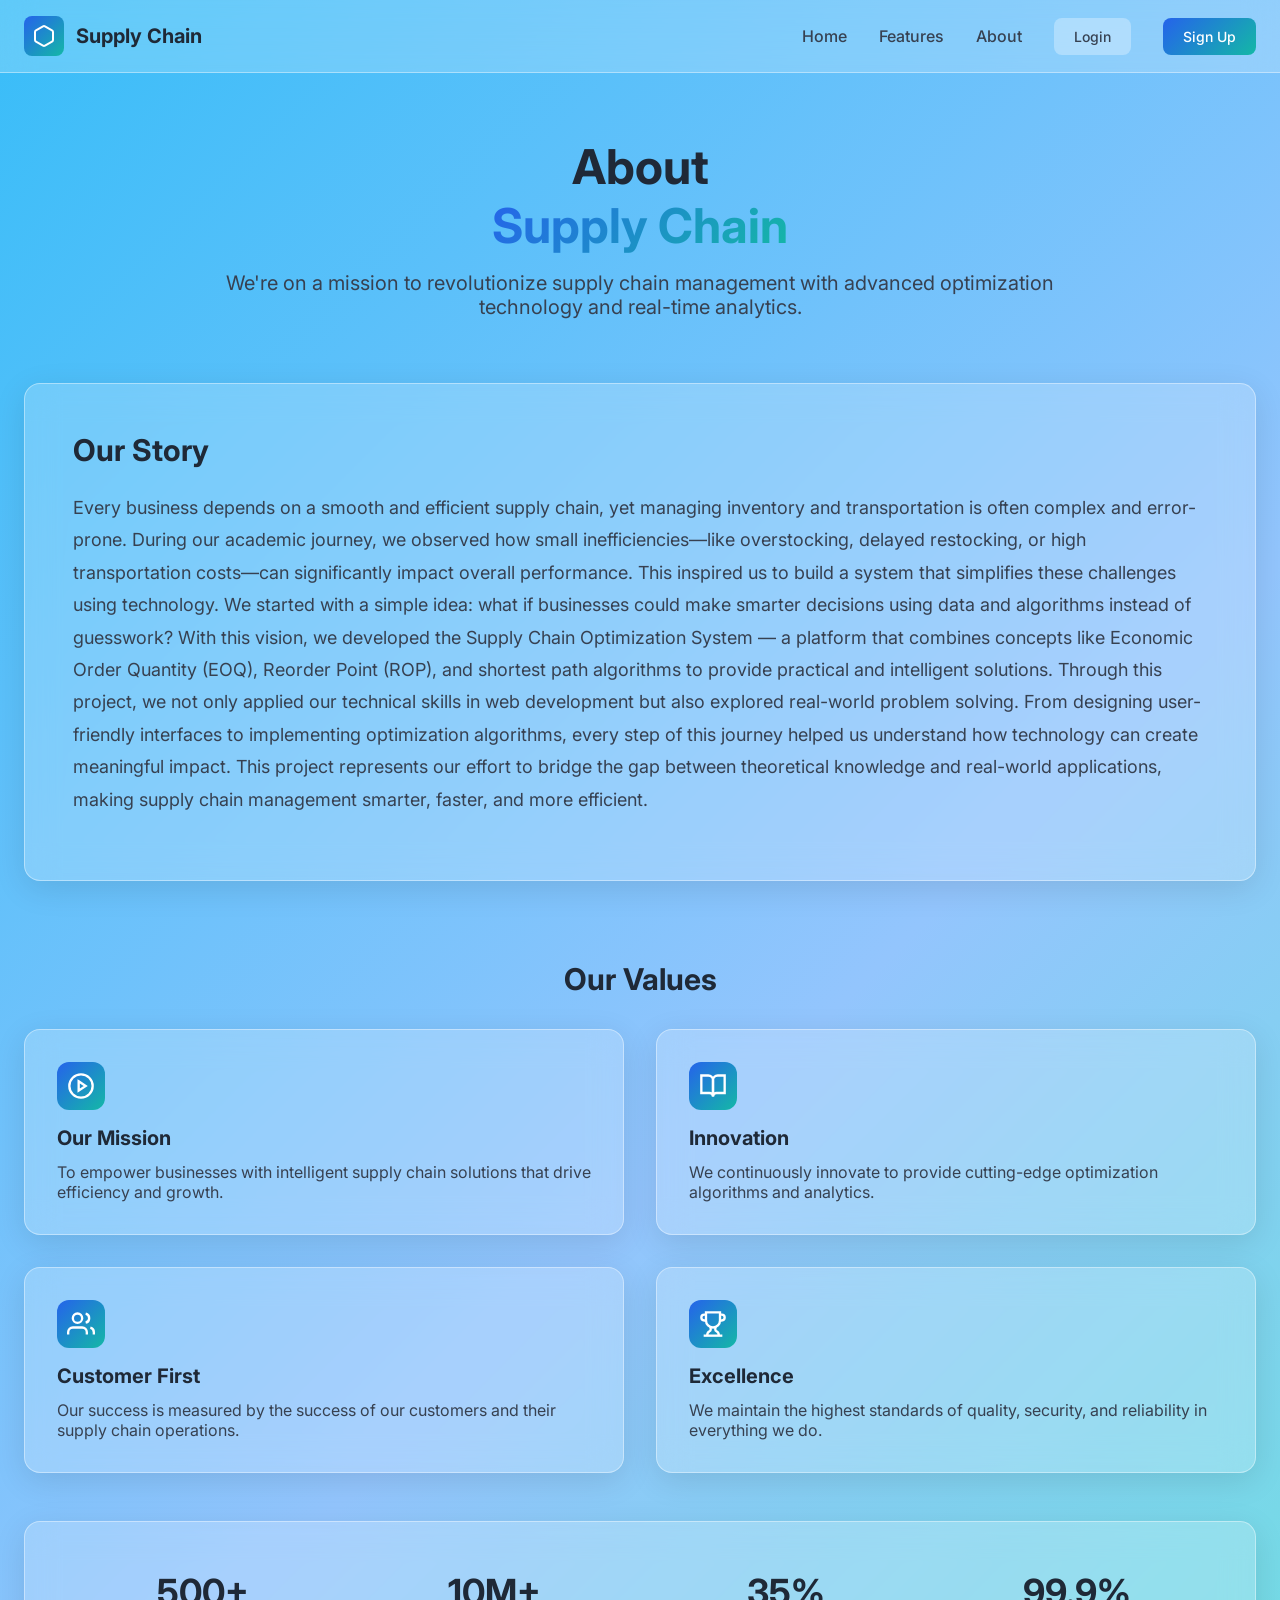
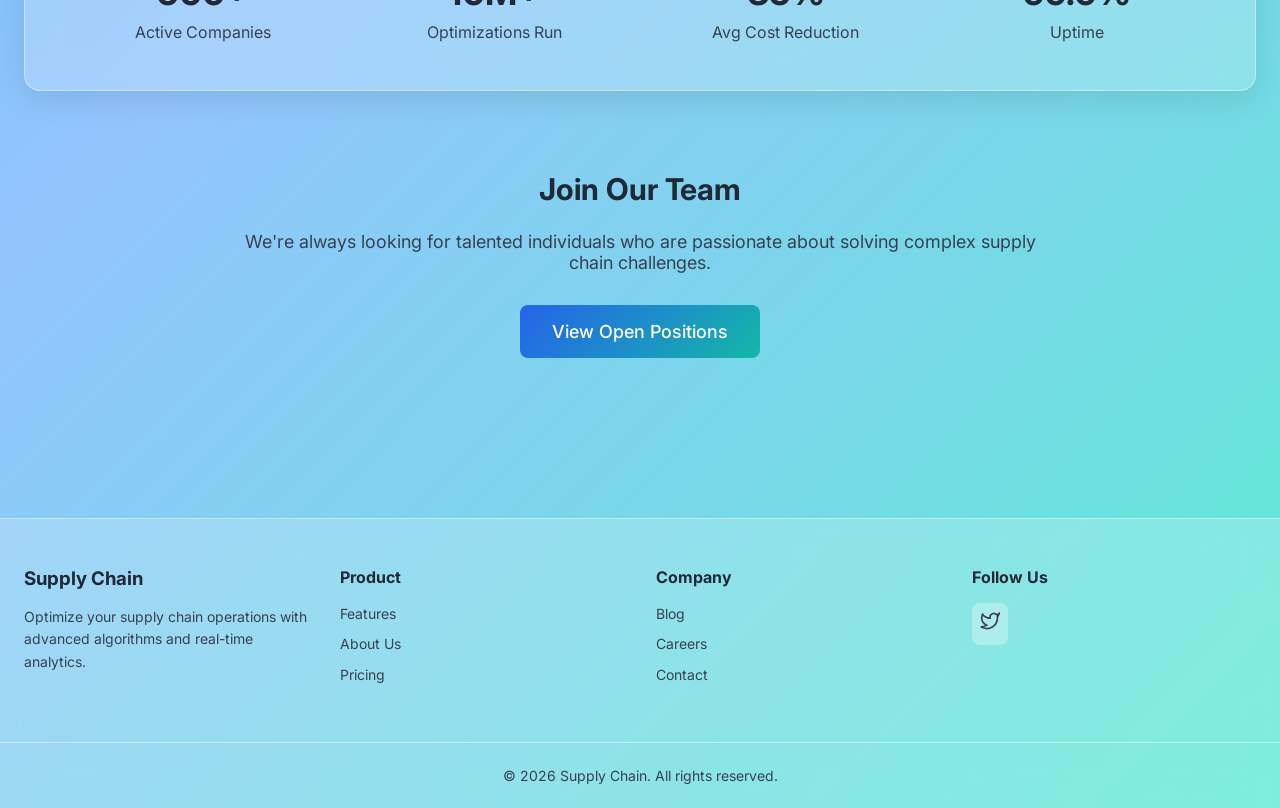
==== frontend/about.html @ 4887dc03 "added all pages" ====
<!DOCTYPE html>
<html lang="en">
<head>
  <meta charset="UTF-8">
  <meta name="viewport" content="width=device-width, initial-scale=1.0">
  <title>About - Supply Chain </title>
  <link rel="stylesheet" href="style.css">
</head>
<body>
  <!-- Navbar -->
  <nav class="navbar">
    <div class="navbar-content">
      <a href="index.html" class="navbar-brand">
        <div class="brand-icon">
          <svg width="24" height="24" viewBox="0 0 24 24" fill="none" stroke="white" stroke-width="2">
            <path d="M21 16V8a2 2 0 0 0-1-1.73l-7-4a2 2 0 0 0-2 0l-7 4A2 2 0 0 0 3 8v8a2 2 0 0 0 1 1.73l7 4a2 2 0 0 0 2 0l7-4A2 2 0 0 0 21 16z"/>
          </svg>
        </div>
        <span class="brand-text">Supply Chain</span>
      </a>

      <ul class="nav-menu">
        <li><a href="index.html" class="nav-link">Home</a></li>
        <li><a href="features.html" class="nav-link">Features</a></li>
        <li><a href="about.html" class="nav-link">About</a></li>
        <li><a href="login.html" class="btn btn-secondary">Login</a></li>
        <li><a href="signup.html" class="btn btn-primary">Sign Up</a></li>
      </ul>
    </div>
  </nav>

  <!-- Header -->
  <section class="container" style="padding: 64px 24px 32px; text-align: center;">
    <h1 style="font-size: 48px; font-weight: 700; margin-bottom: 16px; color: #1f2937;">
      About<br>
      <span class="gradient-text">Supply Chain</span>
    </h1>
    <p style="font-size: 20px; color: #374151; max-width: 900px; margin: 0 auto;">
      We're on a mission to revolutionize supply chain management with advanced optimization
      technology and real-time analytics.
    </p>
  </section>

  <!-- Story -->
  <section class="container" style="padding: 32px 24px;">
    <div class="glass-card" style="padding: 48px;">
      <h2 style="font-size: 30px; font-weight: 700; margin-bottom: 24px; color: #1f2937;">Our Story</h2>
      <div style="color: #374151; font-size: 18px; line-height: 1.8;">
        <p style="margin-bottom: 16px;">

Every business depends on a smooth and efficient supply chain, yet managing inventory and transportation is often complex and error-prone. During our academic journey, we observed how small inefficiencies—like overstocking, delayed restocking, or high transportation costs—can significantly impact overall performance.

This inspired us to build a system that simplifies these challenges using technology.

We started with a simple idea: what if businesses could make smarter decisions using data and algorithms instead of guesswork?

With this vision, we developed the Supply Chain Optimization System — a platform that combines concepts like Economic Order Quantity (EOQ), Reorder Point (ROP), and shortest path algorithms to provide practical and intelligent solutions.

Through this project, we not only applied our technical skills in web development but also explored real-world problem solving. From designing user-friendly interfaces to implementing optimization algorithms, every step of this journey helped us understand how technology can create meaningful impact.

This project represents our effort to bridge the gap between theoretical knowledge and real-world applications, making supply chain management smarter, faster, and more efficient.

        </p>
      </div>
    </div>
  </section>

  <!-- Values -->
  <section class="container" style="padding: 48px 24px;">
    <h2 style="font-size: 30px; font-weight: 700; margin-bottom: 32px; text-align: center; color: #1f2937;">Our Values</h2>
    <div class="grid grid-cols-1 grid-cols-md-2" style="gap: 32px;">
      <div class="glass-card" style="padding: 32px;">
        <div class="metric-icon" style="background: linear-gradient(135deg, #2563eb, #14b8a6); margin-bottom: 16px;">
          <svg width="28" height="28" viewBox="0 0 24 24" fill="none" stroke="white" stroke-width="2">
            <circle cx="12" cy="12" r="10"/>
            <polygon points="10 8 16 12 10 16 10 8"/>
          </svg>
        </div>
        <h3 style="font-size: 20px; font-weight: 700; margin-bottom: 12px;">Our Mission</h3>
        <p style="color: #374151;">To empower businesses with intelligent supply chain solutions that drive efficiency and growth.</p>
      </div>

      <div class="glass-card" style="padding: 32px;">
        <div class="metric-icon" style="background: linear-gradient(135deg, #2563eb, #14b8a6); margin-bottom: 16px;">
          <svg width="28" height="28" viewBox="0 0 24 24" fill="none" stroke="white" stroke-width="2">
            <path d="M2 3h6a4 4 0 0 1 4 4v14a3 3 0 0 0-3-3H2z"/>
            <path d="M22 3h-6a4 4 0 0 0-4 4v14a3 3 0 0 1 3-3h7z"/>
          </svg>
        </div>
        <h3 style="font-size: 20px; font-weight: 700; margin-bottom: 12px;">Innovation</h3>
        <p style="color: #374151;">We continuously innovate to provide cutting-edge optimization algorithms and analytics.</p>
      </div>

      <div class="glass-card" style="padding: 32px;">
        <div class="metric-icon" style="background: linear-gradient(135deg, #2563eb, #14b8a6); margin-bottom: 16px;">
          <svg width="28" height="28" viewBox="0 0 24 24" fill="none" stroke="white" stroke-width="2">
            <path d="M17 21v-2a4 4 0 0 0-4-4H5a4 4 0 0 0-4 4v2"/>
            <circle cx="9" cy="7" r="4"/>
            <path d="M23 21v-2a4 4 0 0 0-3-3.87"/>
            <path d="M16 3.13a4 4 0 0 1 0 7.75"/>
          </svg>
        </div>
        <h3 style="font-size: 20px; font-weight: 700; margin-bottom: 12px;">Customer First</h3>
        <p style="color: #374151;">Our success is measured by the success of our customers and their supply chain operations.</p>
      </div>

      <div class="glass-card" style="padding: 32px;">
        <div class="metric-icon" style="background: linear-gradient(135deg, #2563eb, #14b8a6); margin-bottom: 16px;">
          <svg width="28" height="28" viewBox="0 0 24 24" fill="none" stroke="white" stroke-width="2">
            <path d="M6 9H4.5a2.5 2.5 0 0 1 0-5H6"/>
            <path d="M18 9h1.5a2.5 2.5 0 0 0 0-5H18"/>
            <path d="M4 22h16"/>
            <path d="M10 14.66V17c0 .55-.47.98-.97 1.21C7.85 18.75 7 20.24 7 22"/>
            <path d="M14 14.66V17c0 .55.47.98.97 1.21C16.15 18.75 17 20.24 17 22"/>
            <path d="M18 2H6v7a6 6 0 0 0 12 0V2z"/>
          </svg>
        </div>
        <h3 style="font-size: 20px; font-weight: 700; margin-bottom: 12px;">Excellence</h3>
        <p style="color: #374151;">We maintain the highest standards of quality, security, and reliability in everything we do.</p>
      </div>
    </div>
  </section>

  <!-- Stats -->
  <section class="container" style="padding: 0 24px 80px;">
    <div class="glass-card stats">
      <div class="grid grid-cols-2 grid-cols-md-4" style="gap: 32px; text-align: center;">
        <div>
          <p style="font-size: 36px; font-weight: 700; color: #1f2937; margin-bottom: 8px;">500+</p>
          <p style="color: #374151;">Active Companies</p>
        </div>
        <div>
          <p style="font-size: 36px; font-weight: 700; color: #1f2937; margin-bottom: 8px;">10M+</p>
          <p style="color: #374151;">Optimizations Run</p>
        </div>
        <div>
          <p style="font-size: 36px; font-weight: 700; color: #1f2937; margin-bottom: 8px;">35%</p>
          <p style="color: #374151;">Avg Cost Reduction</p>
        </div>
        <div>
          <p style="font-size: 36px; font-weight: 700; color: #1f2937; margin-bottom: 8px;">99.9%</p>
          <p style="color: #374151;">Uptime</p>
        </div>
      </div>
    </div>
  </section>

  <!-- CTA -->
  <section class="container" style="padding: 0 24px 80px; text-align: center;">
    <h2 style="font-size: 30px; font-weight: 700; margin-bottom: 24px; color: #1f2937;">Join Our Team</h2>
    <p style="font-size: 18px; color: #374151; max-width: 800px; margin: 0 auto 32px;">
      We're always looking for talented individuals who are passionate about solving
      complex supply chain challenges.
    </p>
    <a href="#" class="btn btn-primary btn-lg">View Open Positions</a>
  </section>

  <!-- Footer -->
  <footer class="footer">
    <div class="footer-content">
      <div class="footer-section">
        <h3>Supply Chain</h3>
        <p>Optimize your supply chain operations with advanced algorithms and real-time analytics.</p>
      </div>
      <div class="footer-section">
        <h4>Product</h4>
        <a href="features.html">Features</a>
        <a href="about.html">About Us</a>
        <a href="#">Pricing</a>
      </div>
      <div class="footer-section">
        <h4>Company</h4>
        <a href="#">Blog</a>
        <a href="#">Careers</a>
        <a href="#">Contact</a>
      </div>
      <div class="footer-section">
        <h4>Follow Us</h4>
        <div class="social-links">
          <a href="#" class="social-link">
            <svg width="20" height="20" viewBox="0 0 24 24" fill="none" stroke="#374151" stroke-width="2">
              <path d="M23 3a10.9 10.9 0 0 1-3.14 1.53 4.48 4.48 0 0 0-7.86 3v1A10.66 10.66 0 0 1 3 4s-4 9 5 13a11.64 11.64 0 0 1-7 2c9 5 20 0 20-11.5a4.5 4.5 0 0 0-.08-.83A7.72 7.72 0 0 0 23 3z"/>
            </svg>
          </a>
        </div>
      </div>
    </div>
    <div class="footer-bottom">
      <p>&copy; 2026 Supply Chain. All rights reserved.</p>
    </div>
  </footer>

  <script src="script.js"></script>
</body>
</html>
---- frontend/style.css ----
/* Google Fonts */
@import url('https://fonts.googleapis.com/css2?family=Inter:wght@300;400;500;600;700;800;900&display=swap');

/* Reset and Base Styles */
* {
  margin: 0;
  padding: 0;
  box-sizing: border-box;
}

body {
  font-family: 'Inter', -apple-system, BlinkMacSystemFont, 'Segoe UI', sans-serif;
  background: linear-gradient(135deg, #38bdf8 0%, #93c5fd 50%, #5eead4 100%);
  min-height: 100vh;
  color: #1f2937;
}

/* Glassmorphism Card */
.glass-card {
  background: rgba(255, 255, 255, 0.2);
  backdrop-filter: blur(16px);
  border-radius: 16px;
  border: 1px solid rgba(255, 255, 255, 0.4);
  box-shadow: 0 8px 32px rgba(0, 0, 0, 0.1);
}

/* Container */
.container {
  max-width: 1280px;
  margin: 0 auto;
  padding: 0 24px;
}

/* Navbar */
.navbar {
  background: rgba(255, 255, 255, 0.2);
  backdrop-filter: blur(16px);
  border-bottom: 1px solid rgba(255, 255, 255, 0.4);
  position: sticky;
  top: 0;
  z-index: 1000;
}

.navbar-content {
  display: flex;
  align-items: center;
  justify-content: space-between;
  padding: 16px 24px;
  max-width: 1280px;
  margin: 0 auto;
}

.navbar-brand {
  display: flex;
  align-items: center;
  gap: 12px;
  text-decoration: none;
  color: #1f2937;
}

.brand-icon {
  background: linear-gradient(135deg, #2563eb, #14b8a6);
  padding: 8px;
  border-radius: 8px;
  display: flex;
  align-items: center;
  justify-content: center;
}

.brand-text {
  font-size: 20px;
  font-weight: 700;
}

.nav-menu {
  display: flex;
  align-items: center;
  gap: 32px;
  list-style: none;
}

.nav-link {
  text-decoration: none;
  color: #374151;
  font-weight: 500;
  transition: color 0.3s;
}

.nav-link:hover {
  color: #1f2937;
}

.btn {
  padding: 10px 20px;
  border-radius: 8px;
  font-weight: 500;
  text-decoration: none;
  transition: all 0.3s;
  border: none;
  cursor: pointer;
  font-size: 14px;
  display: inline-flex;
  align-items: center;
  gap: 8px;
}

.btn-primary {
  background: linear-gradient(135deg, #2563eb, #14b8a6);
  color: white;
}

.btn-primary:hover {
  box-shadow: 0 8px 24px rgba(37, 99, 235, 0.4);
  transform: translateY(-2px);
}

.btn-secondary {
  background: rgba(255, 255, 255, 0.3);
  color: #374151;
}

.btn-secondary:hover {
  background: rgba(255, 255, 255, 0.5);
}

.btn-lg {
  padding: 16px 32px;
  font-size: 18px;
}

.mobile-menu-btn {
  display: none;
  background: none;
  border: none;
  cursor: pointer;
  padding: 8px;
}

/* Footer */
.footer {
  background: rgba(255, 255, 255, 0.2);
  backdrop-filter: blur(16px);
  border-top: 1px solid rgba(255, 255, 255, 0.4);
  margin-top: 80px;
}

.footer-content {
  padding: 48px 24px;
  max-width: 1280px;
  margin: 0 auto;
  display: grid;
  grid-template-columns: repeat(auto-fit, minmax(250px, 1fr));
  gap: 32px;
}

.footer-section h3,
.footer-section h4 {
  margin-bottom: 16px;
  color: #1f2937;
  font-weight: 700;
}

.footer-section p,
.footer-section a {
  color: #374151;
  font-size: 14px;
  line-height: 1.6;
  text-decoration: none;
  display: block;
  margin-bottom: 8px;
}

.footer-section a:hover {
  color: #1f2937;
}

.social-links {
  display: flex;
  gap: 16px;
}

.social-link {
  background: rgba(255, 255, 255, 0.3);
  padding: 8px;
  border-radius: 8px;
  display: flex;
  align-items: center;
  justify-content: center;
  transition: all 0.3s;
}

.social-link:hover {
  background: rgba(255, 255, 255, 0.5);
}

.footer-bottom {
  border-top: 1px solid rgba(255, 255, 255, 0.4);
  padding: 24px;
  text-align: center;
  color: #374151;
  font-size: 14px;
}

/* Hero Section */
.hero {
  text-align: center;
  padding: 96px 24px;
}

.hero h1 {
  font-size: 60px;
  font-weight: 700;
  line-height: 1.2;
  margin-bottom: 24px;
  color: #1f2937;
}

.gradient-text {
  background: linear-gradient(135deg, #2563eb, #14b8a6);
  -webkit-background-clip: text;
  -webkit-text-fill-color: transparent;
  background-clip: text;
}

.hero p {
  font-size: 20px;
  color: #374151;
  max-width: 800px;
  margin: 0 auto 32px;
}

.hero-buttons {
  display: flex;
  gap: 16px;
  justify-content: center;
  flex-wrap: wrap;
}

/* Grid Layouts */
.grid {
  display: grid;
  gap: 24px;
}

.grid-cols-1 { grid-template-columns: repeat(1, 1fr); }
.grid-cols-2 { grid-template-columns: repeat(2, 1fr); }
.grid-cols-3 { grid-template-columns: repeat(3, 1fr); }
.grid-cols-4 { grid-template-columns: repeat(4, 1fr); }

/* Feature Cards */
.feature-card {
  padding: 32px;
  text-align: center;
  transition: transform 0.3s;
}

.feature-card:hover {
  transform: scale(1.05);
}

.feature-icon {
  width: 64px;
  height: 64px;
  margin: 0 auto 16px;
  background: linear-gradient(135deg, #2563eb, #14b8a6);
  border-radius: 16px;
  display: flex;
  align-items: center;
  justify-content: center;
}

.feature-card h3 {
  font-size: 20px;
  font-weight: 700;
  margin-bottom: 12px;
  color: #1f2937;
}

.feature-card p {
  color: #374151;
}

/* Stats Section */
.stats {
  padding: 48px;
  text-align: center;
}

.stats-grid {
  display: grid;
  grid-template-columns: repeat(auto-fit, minmax(200px, 1fr));
  gap: 32px;
}

.stat-item h3 {
  font-size: 48px;
  font-weight: 700;
  color: #1f2937;
  margin-bottom: 8px;
}

.stat-item p {
  color: #374151;
}

/* Form Styles */
.form-container {
  width: 100%;
  max-width: 480px;
  margin: 0 auto;
  padding: 64px 24px;
}

.form-card {
  padding: 32px;
}

.form-header {
  text-align: center;
  margin-bottom: 32px;
}

.form-header h1 {
  font-size: 30px;
  font-weight: 700;
  background: linear-gradient(135deg, #2563eb, #14b8a6);
  -webkit-background-clip: text;
  -webkit-text-fill-color: transparent;
  background-clip: text;
  margin-top: 16px;
}

.form-group {
  margin-bottom: 20px;
}

.form-group label {
  display: block;
  margin-bottom: 8px;
  font-weight: 500;
  color: #1f2937;
  font-size: 14px;
}

.form-input {
  width: 100%;
  padding: 12px 16px;
  border: 1px solid rgba(255, 255, 255, 0.4);
  border-radius: 8px;
  font-size: 14px;
  background: rgba(255, 255, 255, 0.3);
  color: #1f2937;
  transition: all 0.3s;
}

.form-input:focus {
  outline: none;
  border-color: #2563eb;
  background: rgba(255, 255, 255, 0.5);
}

.form-footer {
  text-align: center;
  margin-top: 24px;
  font-size: 14px;
  color: #4b5563;
}

.form-footer a {
  color: #2563eb;
  font-weight: 600;
  text-decoration: none;
}

.form-footer a:hover {
  text-decoration: underline;
}

/* Dashboard Layout */
.dashboard {
  display: flex;
  min-height: 100vh;
}

.sidebar {
  width: 256px;
  background: rgba(255, 255, 255, 0.2);
  backdrop-filter: blur(16px);
  border-right: 1px solid rgba(255, 255, 255, 0.4);
  padding: 24px;
}

.sidebar-nav {
  list-style: none;
  margin-top: 24px;
}

.sidebar-nav li {
  margin-bottom: 8px;
}

.sidebar-link {
  display: flex;
  align-items: center;
  gap: 12px;
  padding: 12px 16px;
  border-radius: 12px;
  text-decoration: none;
  color: #374151;
  font-weight: 500;
  transition: all 0.3s;
}

.sidebar-link:hover {
  background: rgba(255, 255, 255, 0.3);
}

.sidebar-link.active {
  background: linear-gradient(135deg, #2563eb, #14b8a6);
  color: white;
  box-shadow: 0 4px 12px rgba(37, 99, 235, 0.3);
}

.dashboard-navbar {
  background: rgba(255, 255, 255, 0.2);
  backdrop-filter: blur(16px);
  border-bottom: 1px solid rgba(255, 255, 255, 0.4);
  padding: 16px 24px;
  display: flex;
  justify-content: space-between;
  align-items: center;
  position: sticky;
  top: 0;
  z-index: 100;
}

.profile-circle {
  width: 40px;
  height: 40px;
  border-radius: 50%;
  background: linear-gradient(135deg, #2563eb, #14b8a6);
  display: flex;
  align-items: center;
  justify-content: center;
  color: white;
  cursor: pointer;
  position: relative;
  transition: all 0.3s;
}

.profile-circle:hover {
  box-shadow: 0 4px 12px rgba(37, 99, 235, 0.5);
}

.profile-dropdown {
  position: absolute;
  top: 50px;
  right: 0;
  width: 200px;
  background: rgba(255, 255, 255, 0.9);
  backdrop-filter: blur(16px);
  border-radius: 12px;
  border: 1px solid rgba(255, 255, 255, 0.4);
  box-shadow: 0 8px 24px rgba(0, 0, 0, 0.15);
  display: none;
  overflow: hidden;
}

.profile-dropdown.show {
  display: block;
}

.profile-info {
  padding: 16px;
  border-bottom: 1px solid rgba(0, 0, 0, 0.1);
}

.profile-info p {
  margin: 0;
  color: #1f2937;
  font-weight: 600;
  font-size: 14px;
}

.profile-info small {
  color: #6b7280;
  font-size: 12px;
}

.profile-dropdown a {
  display: block;
  padding: 12px 16px;
  color: #374151;
  text-decoration: none;
  transition: background 0.3s;
  font-size: 14px;
}

.profile-dropdown a:hover {
  background: rgba(255, 255, 255, 0.5);
}

.main-content {
  flex: 1;
  padding: 32px;
}

.page-header {
  margin-bottom: 32px;
}

.page-header h1 {
  font-size: 36px;
  font-weight: 700;
  color: #1f2937;
  margin-bottom: 8px;
}

.page-header p {
  color: #6b7280;
  font-size: 16px;
}

/* Metric Cards */
.metric-card {
  padding: 24px;
  display: flex;
  justify-content: space-between;
  align-items: flex-start;
}

.metric-info h3 {
  font-size: 14px;
  color: #6b7280;
  margin-bottom: 12px;
}

.metric-info p {
  font-size: 30px;
  font-weight: 700;
  color: #1f2937;
}

.metric-icon {
  width: 48px;
  height: 48px;
  border-radius: 12px;
  display: flex;
  align-items: center;
  justify-content: center;
}

/* Data Section */
.data-section {
  padding: 24px;
  margin-bottom: 32px;
}

.data-section h2 {
  font-size: 24px;
  font-weight: 700;
  color: #1f2937;
  margin-bottom: 24px;
}

.form-row {
  display: grid;
  grid-template-columns: repeat(auto-fit, minmax(250px, 1fr));
  gap: 16px;
  margin-bottom: 16px;
}

/* Table Styles */
table {
  width: 100%;
  margin-top: 24px;
  border-collapse: collapse;
}

table thead tr {
  border-bottom: 2px solid rgba(0, 0, 0, 0.2);
}

table th {
  text-align: left;
  padding: 12px 16px;
  color: #374151;
  font-weight: 600;
  font-size: 14px;
}

table td {
  padding: 12px 16px;
  color: #1f2937;
  border-bottom: 1px solid rgba(0, 0, 0, 0.1);
}

table tbody tr:hover {
  background: rgba(255, 255, 255, 0.2);
}

/* Optimization Page */
.optimization-container {
  display: flex;
  align-items: center;
  justify-content: center;
  min-height: 500px;
}

.optimization-card {
  padding: 48px;
  text-align: center;
  max-width: 600px;
}

.optimization-icon {
  width: 96px;
  height: 96px;
  margin: 0 auto 24px;
  background: linear-gradient(135deg, #2563eb, #14b8a6);
  border-radius: 50%;
  display: flex;
  align-items: center;
  justify-content: center;
}

.optimization-card h2 {
  font-size: 28px;
  font-weight: 700;
  color: #1f2937;
  margin-bottom: 12px;
}

.optimization-card p {
  color: #6b7280;
  margin-bottom: 32px;
}

/* Loading Spinner */
.spinner {
  animation: spin 1s linear infinite;
}

@keyframes spin {
  from { transform: rotate(0deg); }
  to { transform: rotate(360deg); }
}

/* Progress Bar */
.progress-bar {
  width: 100%;
  height: 8px;
  background: rgba(255, 255, 255, 0.3);
  border-radius: 4px;
  overflow: hidden;
  margin-top: 32px;
}

.progress-fill {
  height: 100%;
  background: linear-gradient(90deg, #2563eb, #14b8a6);
  width: 0%;
  animation: progress 2s ease-in-out;
}

@keyframes progress {
  from { width: 0%; }
  to { width: 66%; }
}

/* Chart Placeholder */
.chart-placeholder {
  background: rgba(255, 255, 255, 0.3);
  border-radius: 12px;
  height: 256px;
  display: flex;
  align-items: center;
  justify-content: center;
  color: #6b7280;
}

/* Responsive Design */
@media (max-width: 768px) {
  .nav-menu {
    display: none;
  }

  .mobile-menu-btn {
    display: block;
  }

  .nav-menu.mobile-open {
    display: flex;
    flex-direction: column;
    position: absolute;
    top: 100%;
    left: 0;
    right: 0;
    background: rgba(255, 255, 255, 0.95);
    backdrop-filter: blur(16px);
    padding: 16px;
    gap: 16px;
    box-shadow: 0 8px 16px rgba(0, 0, 0, 0.1);
  }

  .hero h1 {
    font-size: 36px;
  }

  .grid-cols-2,
  .grid-cols-3,
  .grid-cols-4 {
    grid-template-columns: repeat(1, 1fr);
  }

  .dashboard {
    flex-direction: column;
  }

  .sidebar {
    width: 100%;
    border-right: none;
    border-bottom: 1px solid rgba(255, 255, 255, 0.4);
  }

  .sidebar-nav {
    display: flex;
    overflow-x: auto;
    margin-top: 0;
  }

  .sidebar-nav li {
    margin-bottom: 0;
    margin-right: 8px;
  }
}

@media (min-width: 768px) {
  .grid-cols-md-2 { grid-template-columns: repeat(2, 1fr); }
  .grid-cols-md-3 { grid-template-columns: repeat(3, 1fr); }
  .grid-cols-md-4 { grid-template-columns: repeat(4, 1fr); }
}

/* Utility Classes */
.text-center { text-align: center; }
.mt-4 { margin-top: 16px; }
.mt-8 { margin-top: 32px; }
.mb-4 { margin-bottom: 16px; }
.mb-8 { margin-bottom: 32px; }
.p-4 { padding: 16px; }
.p-6 { padding: 24px; }
.hidden { display: none; }
.flex { display: flex; }
.items-center { align-items: center; }
.justify-between { justify-content: space-between; }
.gap-4 { gap: 16px; }

/* Profile Page Extra Styling */

.profile-avatar {
  width: 70px;
  height: 70px;
  margin: 20px auto;
  border-radius: 50%;
  background: linear-gradient(135deg, #2563eb, #14b8a6);
  display: flex;
  align-items: center;
  justify-content: center;
  font-size: 28px;
  color: white;
  font-weight: bold;
}

.profile-info-box {
  background: rgba(255,255,255,0.1);
  padding: 15px;
  border-radius: 10px;
  margin-bottom: 20px;
  color: white;
}

.profile-info-box p {
  margin: 8px 0;
}

.back-btn {
  background: transparent;
  border: none;
  color: #38bdf8;
  cursor: pointer;
  margin-bottom: 10px;
  font-size: 14px;
}

.back-btn:hover {
  text-decoration: underline;
}

#msg {
  text-align: center;
  margin-top: 10px;
}
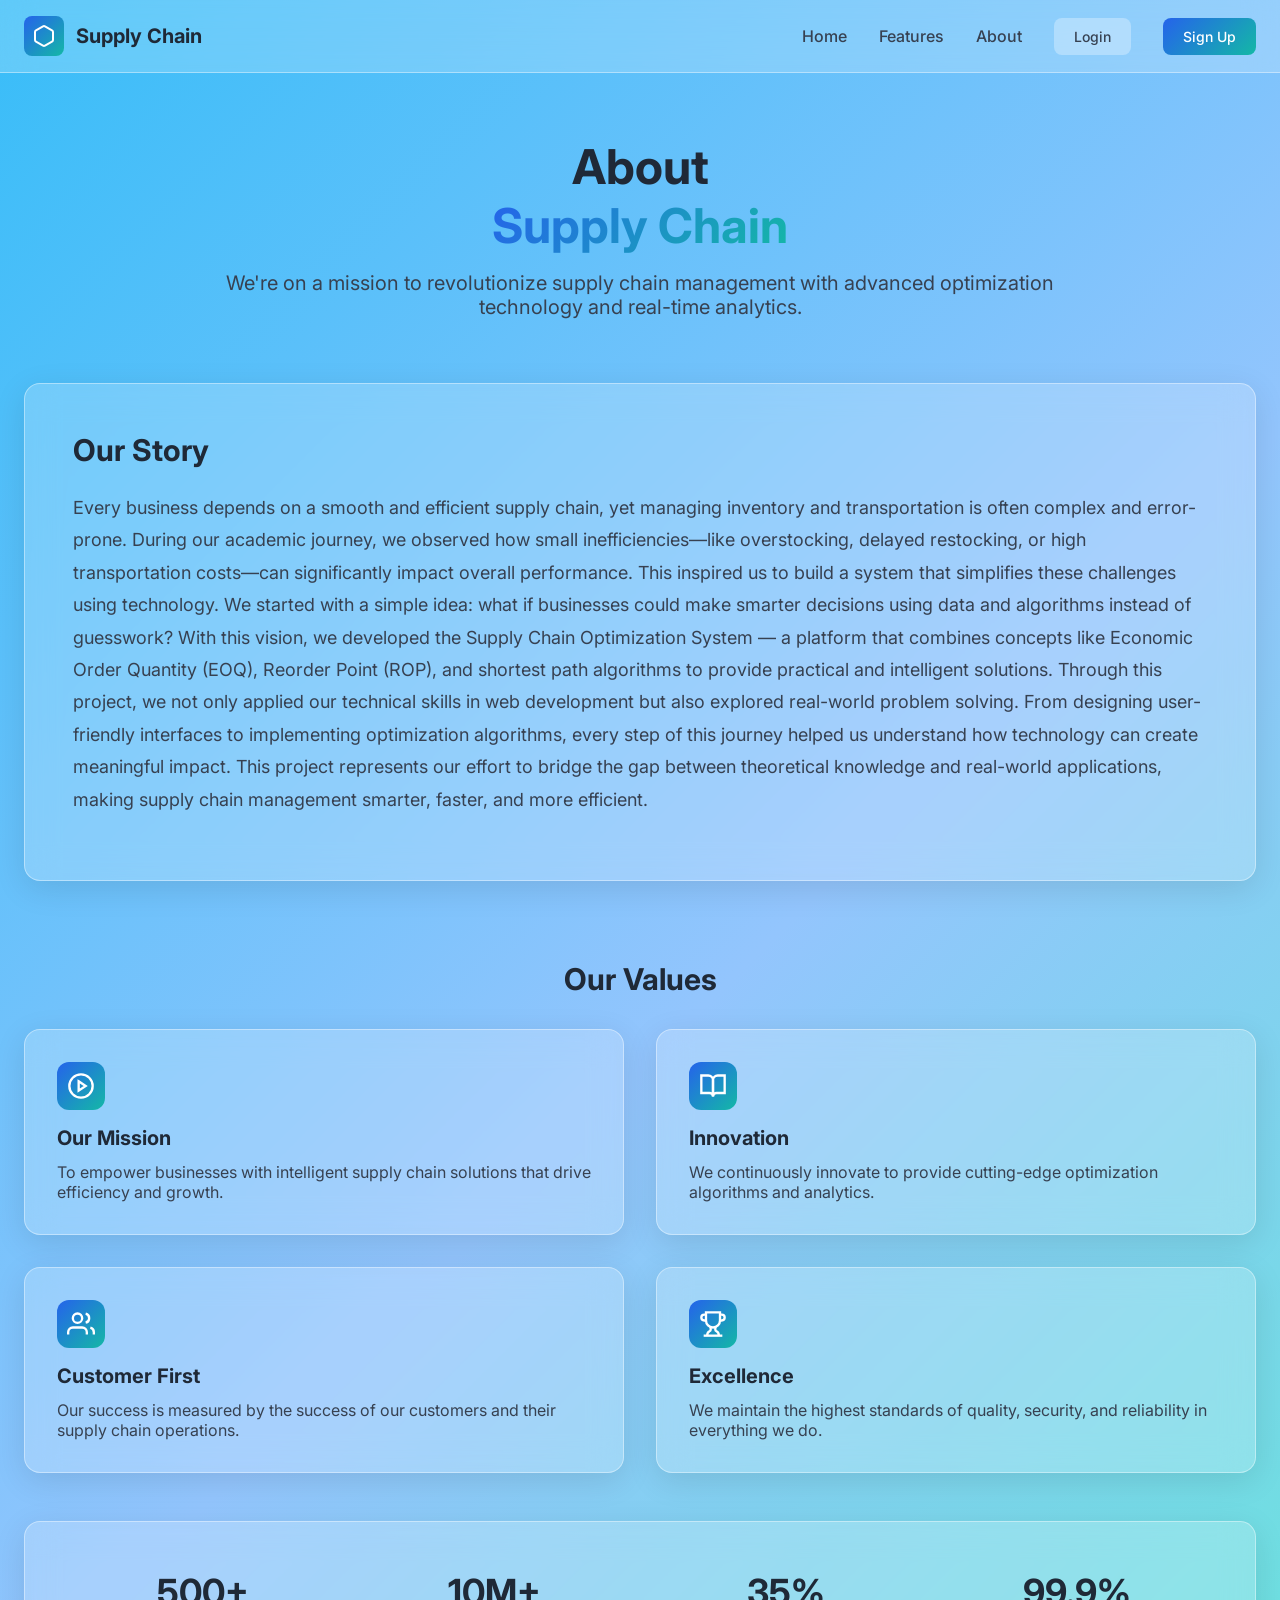
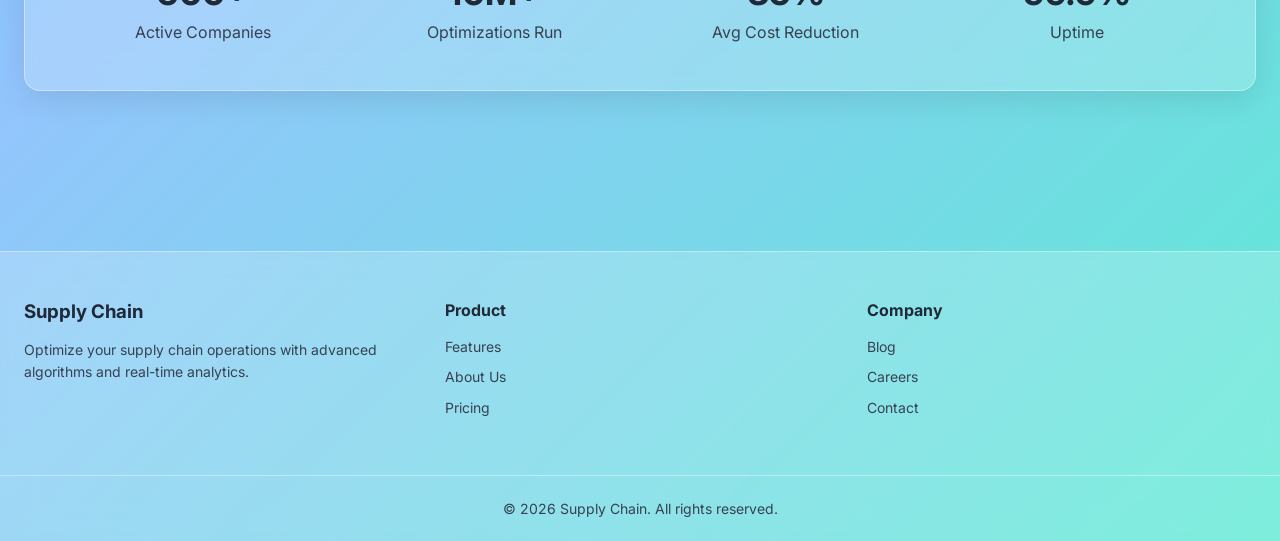
==== commit 0079d599: "basic changes" ====
--- a/frontend/about.html
+++ b/frontend/about.html
@@ -144,17 +144,7 @@
       </div>
     </div>
   </section>
-
-  <!-- CTA -->
-  <section class="container" style="padding: 0 24px 80px; text-align: center;">
-    <h2 style="font-size: 30px; font-weight: 700; margin-bottom: 24px; color: #1f2937;">Join Our Team</h2>
-    <p style="font-size: 18px; color: #374151; max-width: 800px; margin: 0 auto 32px;">
-      We're always looking for talented individuals who are passionate about solving
-      complex supply chain challenges.
-    </p>
-    <a href="#" class="btn btn-primary btn-lg">View Open Positions</a>
-  </section>
-
+  
   <!-- Footer -->
   <footer class="footer">
     <div class="footer-content">
@@ -174,16 +164,6 @@
         <a href="#">Careers</a>
         <a href="#">Contact</a>
       </div>
-      <div class="footer-section">
-        <h4>Follow Us</h4>
-        <div class="social-links">
-          <a href="#" class="social-link">
-            <svg width="20" height="20" viewBox="0 0 24 24" fill="none" stroke="#374151" stroke-width="2">
-              <path d="M23 3a10.9 10.9 0 0 1-3.14 1.53 4.48 4.48 0 0 0-7.86 3v1A10.66 10.66 0 0 1 3 4s-4 9 5 13a11.64 11.64 0 0 1-7 2c9 5 20 0 20-11.5a4.5 4.5 0 0 0-.08-.83A7.72 7.72 0 0 0 23 3z"/>
-            </svg>
-          </a>
-        </div>
-      </div>
     </div>
     <div class="footer-bottom">
       <p>&copy; 2026 Supply Chain. All rights reserved.</p>
--- a/frontend/style.css
+++ b/frontend/style.css
@@ -99,8 +99,10 @@
   border: none;
   cursor: pointer;
   font-size: 14px;
+
   display: inline-flex;
   align-items: center;
+  justify-content: center;   
   gap: 8px;
 }
 
@@ -758,7 +760,7 @@
 /* Profile Page Extra Styling */
 
 .profile-avatar {
-  width: 70px;
+  width: 80px;
   height: 70px;
   margin: 20px auto;
   border-radius: 50%;
@@ -772,11 +774,11 @@
 }
 
 .profile-info-box {
-  background: rgba(255,255,255,0.1);
+  background: rgba(255, 255, 255, 0.2);
   padding: 15px;
   border-radius: 10px;
   margin-bottom: 20px;
-  color: white;
+  color: rgb(9, 60, 65);
 }
 
 .profile-info-box p {
@@ -796,7 +798,7 @@
   text-decoration: underline;
 }
 
-#msg {
+#msg {  
   text-align: center;
   margin-top: 10px;
 }
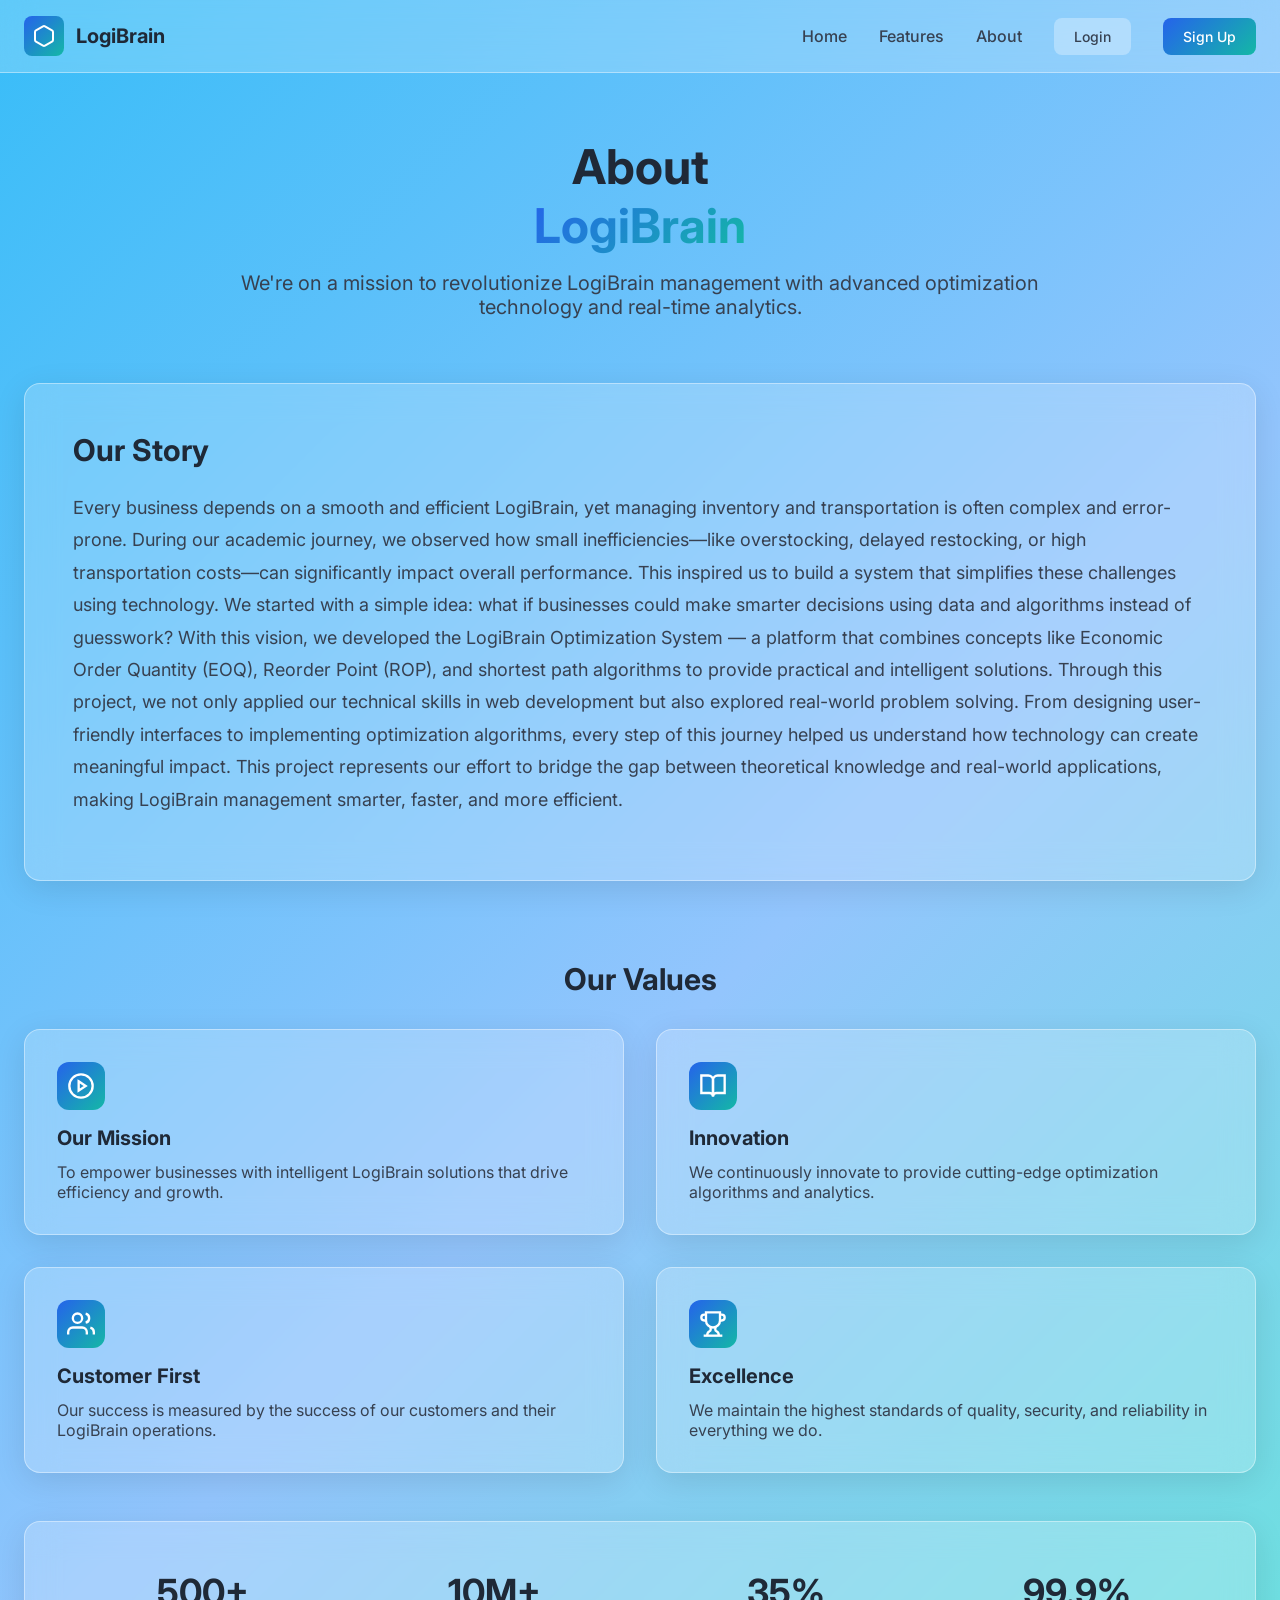
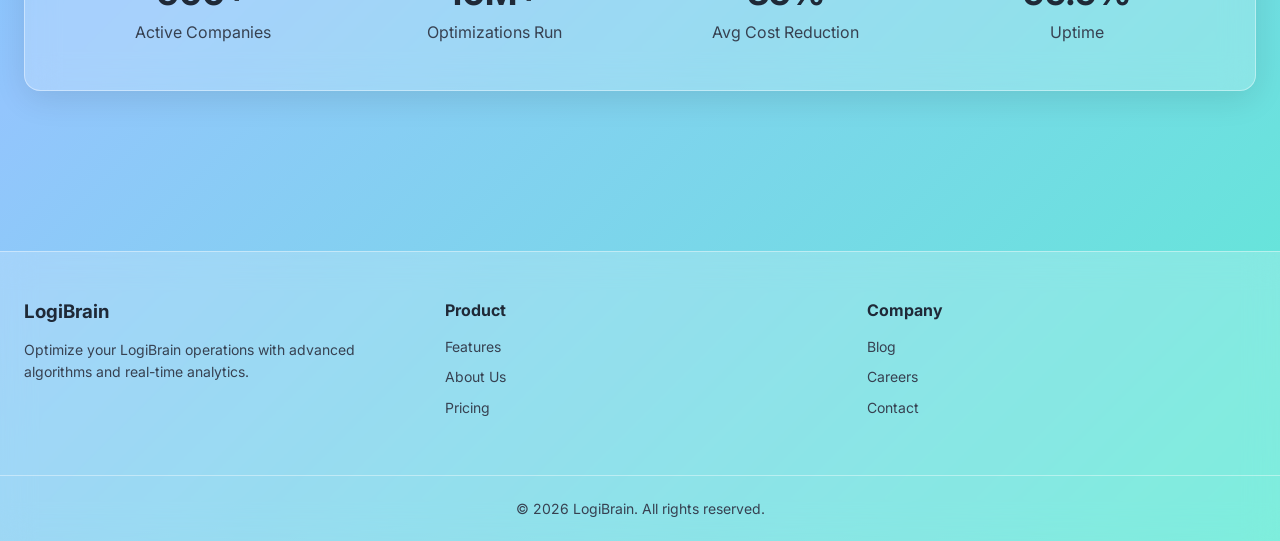
==== commit dc55e0ca: "added auto db creation, .env file example and some minor frontend changes" ====
--- a/frontend/about.html
+++ b/frontend/about.html
@@ -3,7 +3,7 @@
 <head>
   <meta charset="UTF-8">
   <meta name="viewport" content="width=device-width, initial-scale=1.0">
-  <title>About - Supply Chain </title>
+  <title>About - LogiBrain </title>
   <link rel="stylesheet" href="style.css">
 </head>
 <body>
@@ -16,7 +16,7 @@
             <path d="M21 16V8a2 2 0 0 0-1-1.73l-7-4a2 2 0 0 0-2 0l-7 4A2 2 0 0 0 3 8v8a2 2 0 0 0 1 1.73l7 4a2 2 0 0 0 2 0l7-4A2 2 0 0 0 21 16z"/>
           </svg>
         </div>
-        <span class="brand-text">Supply Chain</span>
+        <span class="brand-text">LogiBrain</span>
       </a>
 
       <ul class="nav-menu">
@@ -33,10 +33,10 @@
   <section class="container" style="padding: 64px 24px 32px; text-align: center;">
     <h1 style="font-size: 48px; font-weight: 700; margin-bottom: 16px; color: #1f2937;">
       About<br>
-      <span class="gradient-text">Supply Chain</span>
+      <span class="gradient-text">LogiBrain</span>
     </h1>
     <p style="font-size: 20px; color: #374151; max-width: 900px; margin: 0 auto;">
-      We're on a mission to revolutionize supply chain management with advanced optimization
+      We're on a mission to revolutionize LogiBrain management with advanced optimization
       technology and real-time analytics.
     </p>
   </section>
@@ -48,17 +48,17 @@
       <div style="color: #374151; font-size: 18px; line-height: 1.8;">
         <p style="margin-bottom: 16px;">
 
-Every business depends on a smooth and efficient supply chain, yet managing inventory and transportation is often complex and error-prone. During our academic journey, we observed how small inefficiencies—like overstocking, delayed restocking, or high transportation costs—can significantly impact overall performance.
+Every business depends on a smooth and efficient LogiBrain, yet managing inventory and transportation is often complex and error-prone. During our academic journey, we observed how small inefficiencies—like overstocking, delayed restocking, or high transportation costs—can significantly impact overall performance.
 
 This inspired us to build a system that simplifies these challenges using technology.
 
 We started with a simple idea: what if businesses could make smarter decisions using data and algorithms instead of guesswork?
 
-With this vision, we developed the Supply Chain Optimization System — a platform that combines concepts like Economic Order Quantity (EOQ), Reorder Point (ROP), and shortest path algorithms to provide practical and intelligent solutions.
+With this vision, we developed the LogiBrain Optimization System — a platform that combines concepts like Economic Order Quantity (EOQ), Reorder Point (ROP), and shortest path algorithms to provide practical and intelligent solutions.
 
 Through this project, we not only applied our technical skills in web development but also explored real-world problem solving. From designing user-friendly interfaces to implementing optimization algorithms, every step of this journey helped us understand how technology can create meaningful impact.
 
-This project represents our effort to bridge the gap between theoretical knowledge and real-world applications, making supply chain management smarter, faster, and more efficient.
+This project represents our effort to bridge the gap between theoretical knowledge and real-world applications, making LogiBrain management smarter, faster, and more efficient.
 
         </p>
       </div>
@@ -77,7 +77,7 @@
           </svg>
         </div>
         <h3 style="font-size: 20px; font-weight: 700; margin-bottom: 12px;">Our Mission</h3>
-        <p style="color: #374151;">To empower businesses with intelligent supply chain solutions that drive efficiency and growth.</p>
+        <p style="color: #374151;">To empower businesses with intelligent LogiBrain solutions that drive efficiency and growth.</p>
       </div>
 
       <div class="glass-card" style="padding: 32px;">
@@ -101,7 +101,7 @@
           </svg>
         </div>
         <h3 style="font-size: 20px; font-weight: 700; margin-bottom: 12px;">Customer First</h3>
-        <p style="color: #374151;">Our success is measured by the success of our customers and their supply chain operations.</p>
+        <p style="color: #374151;">Our success is measured by the success of our customers and their LogiBrain operations.</p>
       </div>
 
       <div class="glass-card" style="padding: 32px;">
@@ -149,8 +149,8 @@
   <footer class="footer">
     <div class="footer-content">
       <div class="footer-section">
-        <h3>Supply Chain</h3>
-        <p>Optimize your supply chain operations with advanced algorithms and real-time analytics.</p>
+        <h3>LogiBrain</h3>
+        <p>Optimize your LogiBrain operations with advanced algorithms and real-time analytics.</p>
       </div>
       <div class="footer-section">
         <h4>Product</h4>
@@ -166,7 +166,7 @@
       </div>
     </div>
     <div class="footer-bottom">
-      <p>&copy; 2026 Supply Chain. All rights reserved.</p>
+      <p>&copy; 2026 LogiBrain. All rights reserved.</p>
     </div>
   </footer>
 
--- a/frontend/style.css
+++ b/frontend/style.css
@@ -128,6 +128,20 @@
 .btn-lg {
   padding: 16px 32px;
   font-size: 18px;
+}
+
+.btn-sm {
+  padding: 6px 12px;
+  font-size: 13px;
+}
+
+.btn-danger {
+  background: rgba(239, 68, 68, 0.25);
+  color: #991b1b;
+}
+
+.btn-danger:hover {
+  background: rgba(239, 68, 68, 0.4);
 }
 
 .mobile-menu-btn {
@@ -616,8 +630,8 @@
 }
 
 .optimization-icon {
-  width: 96px;
-  height: 96px;
+  width: 60px;
+  height: 60px;
   margin: 0 auto 24px;
   background: linear-gradient(135deg, #2563eb, #14b8a6);
   border-radius: 50%;
@@ -679,6 +693,81 @@
   align-items: center;
   justify-content: center;
   color: #6b7280;
+}
+
+.cost-analysis-card {
+  padding: 24px;
+  margin-bottom: 32px;
+}
+
+.cost-analysis-title {
+  font-size: 24px;
+  font-weight: 700;
+  margin-bottom: 8px;
+  color: #1f2937;
+}
+
+.cost-analysis-sub {
+  font-size: 14px;
+  color: #6b7280;
+  margin-bottom: 20px;
+}
+
+.cost-chart-wrap {
+  position: relative;
+  height: 300px;
+  max-width: 520px;
+  margin: 0 auto;
+}
+
+.cost-chart-empty {
+  text-align: center;
+  color: #6b7280;
+  padding: 48px 16px;
+  font-size: 15px;
+}
+
+.table-actions {
+  white-space: nowrap;
+}
+
+.sc-hint {
+  font-size: 13px;
+  color: #6b7280;
+  margin-top: 8px;
+  line-height: 1.45;
+}
+
+.dash-latest-grid {
+  display: grid;
+  grid-template-columns: repeat(auto-fill, minmax(160px, 1fr));
+  gap: 16px 24px;
+  align-items: start;
+}
+
+.dash-latest-grid > div {
+  display: flex;
+  flex-direction: column;
+  gap: 4px;
+}
+
+.dash-latest-grid .dash-latest-path {
+  grid-column: 1 / -1;
+}
+
+.dash-latest-label {
+  font-size: 12px;
+  font-weight: 600;
+  text-transform: uppercase;
+  letter-spacing: 0.04em;
+  color: #6b7280;
+}
+
+.dash-latest-grid span:not(.dash-latest-label) {
+  font-size: 16px;
+  font-weight: 600;
+  color: #1f2937;
+  word-break: break-word;
 }
 
 /* Responsive Design */
@@ -801,4 +890,46 @@
 #msg {  
   text-align: center;
   margin-top: 10px;
+}
+
+/* Wrap each input in a div.input-wrap for the icon + unit badge layout */
+.input-wrap {
+  display: flex;
+  align-items: center;
+  background: rgba(255, 255, 255, 0.22);
+  border: 1px solid rgba(255, 255, 255, 0.4);
+  border-radius: 12px;
+  padding: 0 14px;
+  transition: border 0.2s, background 0.2s, box-shadow 0.2s;
+}
+
+.input-wrap:focus-within {
+  background: rgba(255, 255, 255, 0.32);
+  border-color: rgba(255, 255, 255, 0.75);
+  box-shadow: 0 0 0 3px rgba(255, 255, 255, 0.18);
+}
+
+.input-field {
+  background: transparent;
+  border: none;
+  outline: none;
+  flex: 1;
+  padding: 10px 8px;
+  font-size: 14px;
+  color: #fff;
+}
+
+.input-field::placeholder {
+  color: rgba(85, 84, 84, 0.5);
+}
+
+.field-label {
+  font-size: 11px;
+  font-weight: 500;
+  letter-spacing: 0.08em;
+  text-transform: uppercase;
+  color: rgba(0, 0, 0, 0.75);
+  padding-left: 4px;
+  margin-bottom: 5px;
+  display: block;
 }
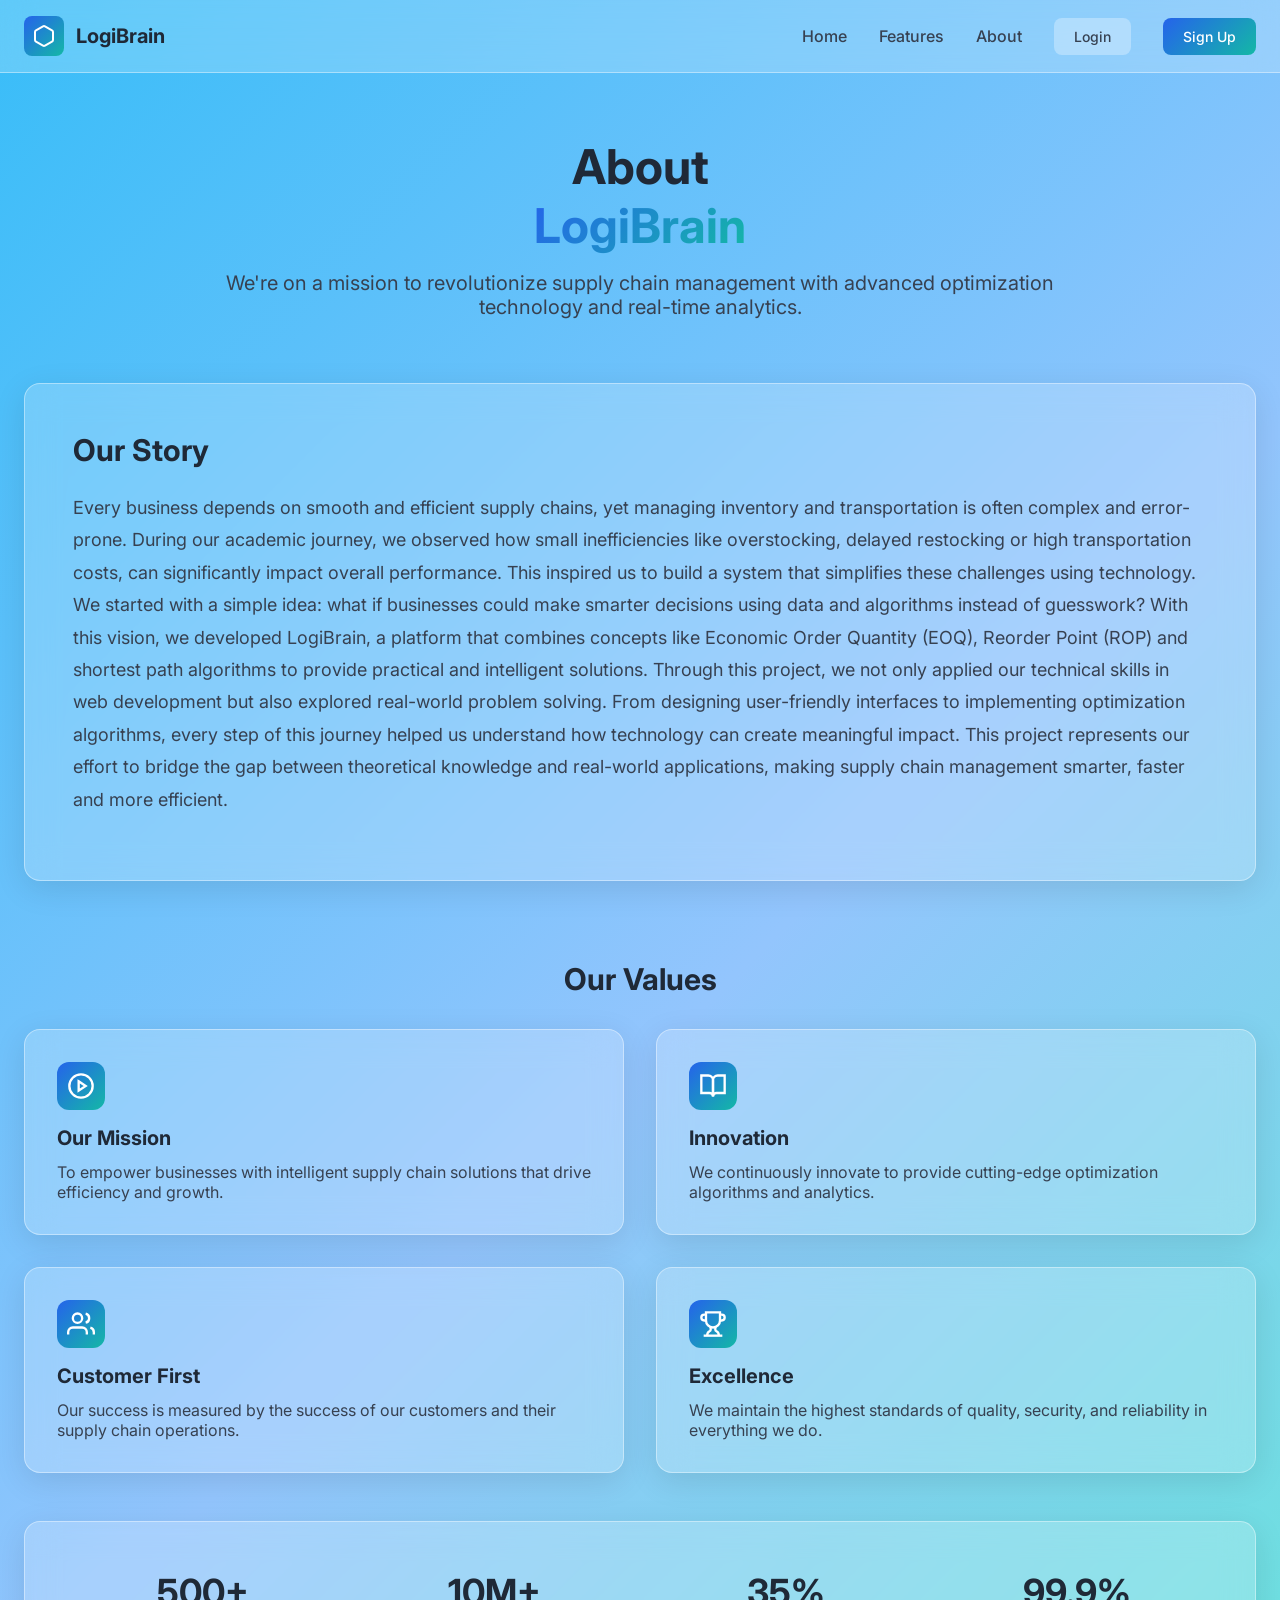
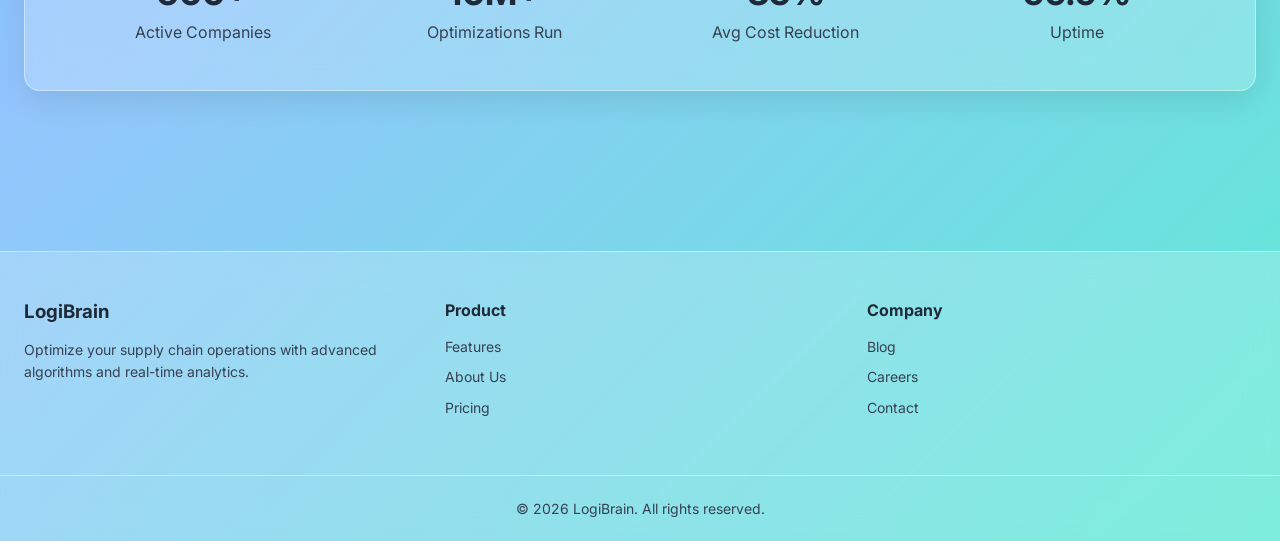
==== commit e3def5bb: "Fixed naming issues" ====
--- a/frontend/about.html
+++ b/frontend/about.html
@@ -36,7 +36,7 @@
       <span class="gradient-text">LogiBrain</span>
     </h1>
     <p style="font-size: 20px; color: #374151; max-width: 900px; margin: 0 auto;">
-      We're on a mission to revolutionize LogiBrain management with advanced optimization
+      We're on a mission to revolutionize supply chain management with advanced optimization
       technology and real-time analytics.
     </p>
   </section>
@@ -48,17 +48,17 @@
       <div style="color: #374151; font-size: 18px; line-height: 1.8;">
         <p style="margin-bottom: 16px;">
 
-Every business depends on a smooth and efficient LogiBrain, yet managing inventory and transportation is often complex and error-prone. During our academic journey, we observed how small inefficiencies—like overstocking, delayed restocking, or high transportation costs—can significantly impact overall performance.
+Every business depends on smooth and efficient supply chains, yet managing inventory and transportation is often complex and error-prone. During our academic journey, we observed how small inefficiencies like overstocking, delayed restocking or high transportation costs, can significantly impact overall performance.
 
 This inspired us to build a system that simplifies these challenges using technology.
 
 We started with a simple idea: what if businesses could make smarter decisions using data and algorithms instead of guesswork?
 
-With this vision, we developed the LogiBrain Optimization System — a platform that combines concepts like Economic Order Quantity (EOQ), Reorder Point (ROP), and shortest path algorithms to provide practical and intelligent solutions.
+With this vision, we developed LogiBrain, a platform that combines concepts like Economic Order Quantity (EOQ), Reorder Point (ROP) and shortest path algorithms to provide practical and intelligent solutions.
 
 Through this project, we not only applied our technical skills in web development but also explored real-world problem solving. From designing user-friendly interfaces to implementing optimization algorithms, every step of this journey helped us understand how technology can create meaningful impact.
 
-This project represents our effort to bridge the gap between theoretical knowledge and real-world applications, making LogiBrain management smarter, faster, and more efficient.
+This project represents our effort to bridge the gap between theoretical knowledge and real-world applications, making supply chain management smarter, faster and more efficient.
 
         </p>
       </div>
@@ -77,7 +77,7 @@
           </svg>
         </div>
         <h3 style="font-size: 20px; font-weight: 700; margin-bottom: 12px;">Our Mission</h3>
-        <p style="color: #374151;">To empower businesses with intelligent LogiBrain solutions that drive efficiency and growth.</p>
+        <p style="color: #374151;">To empower businesses with intelligent supply chain solutions that drive efficiency and growth.</p>
       </div>
 
       <div class="glass-card" style="padding: 32px;">
@@ -101,7 +101,7 @@
           </svg>
         </div>
         <h3 style="font-size: 20px; font-weight: 700; margin-bottom: 12px;">Customer First</h3>
-        <p style="color: #374151;">Our success is measured by the success of our customers and their LogiBrain operations.</p>
+        <p style="color: #374151;">Our success is measured by the success of our customers and their supply chain operations.</p>
       </div>
 
       <div class="glass-card" style="padding: 32px;">
@@ -150,7 +150,7 @@
     <div class="footer-content">
       <div class="footer-section">
         <h3>LogiBrain</h3>
-        <p>Optimize your LogiBrain operations with advanced algorithms and real-time analytics.</p>
+        <p>Optimize your supply chain operations with advanced algorithms and real-time analytics.</p>
       </div>
       <div class="footer-section">
         <h4>Product</h4>
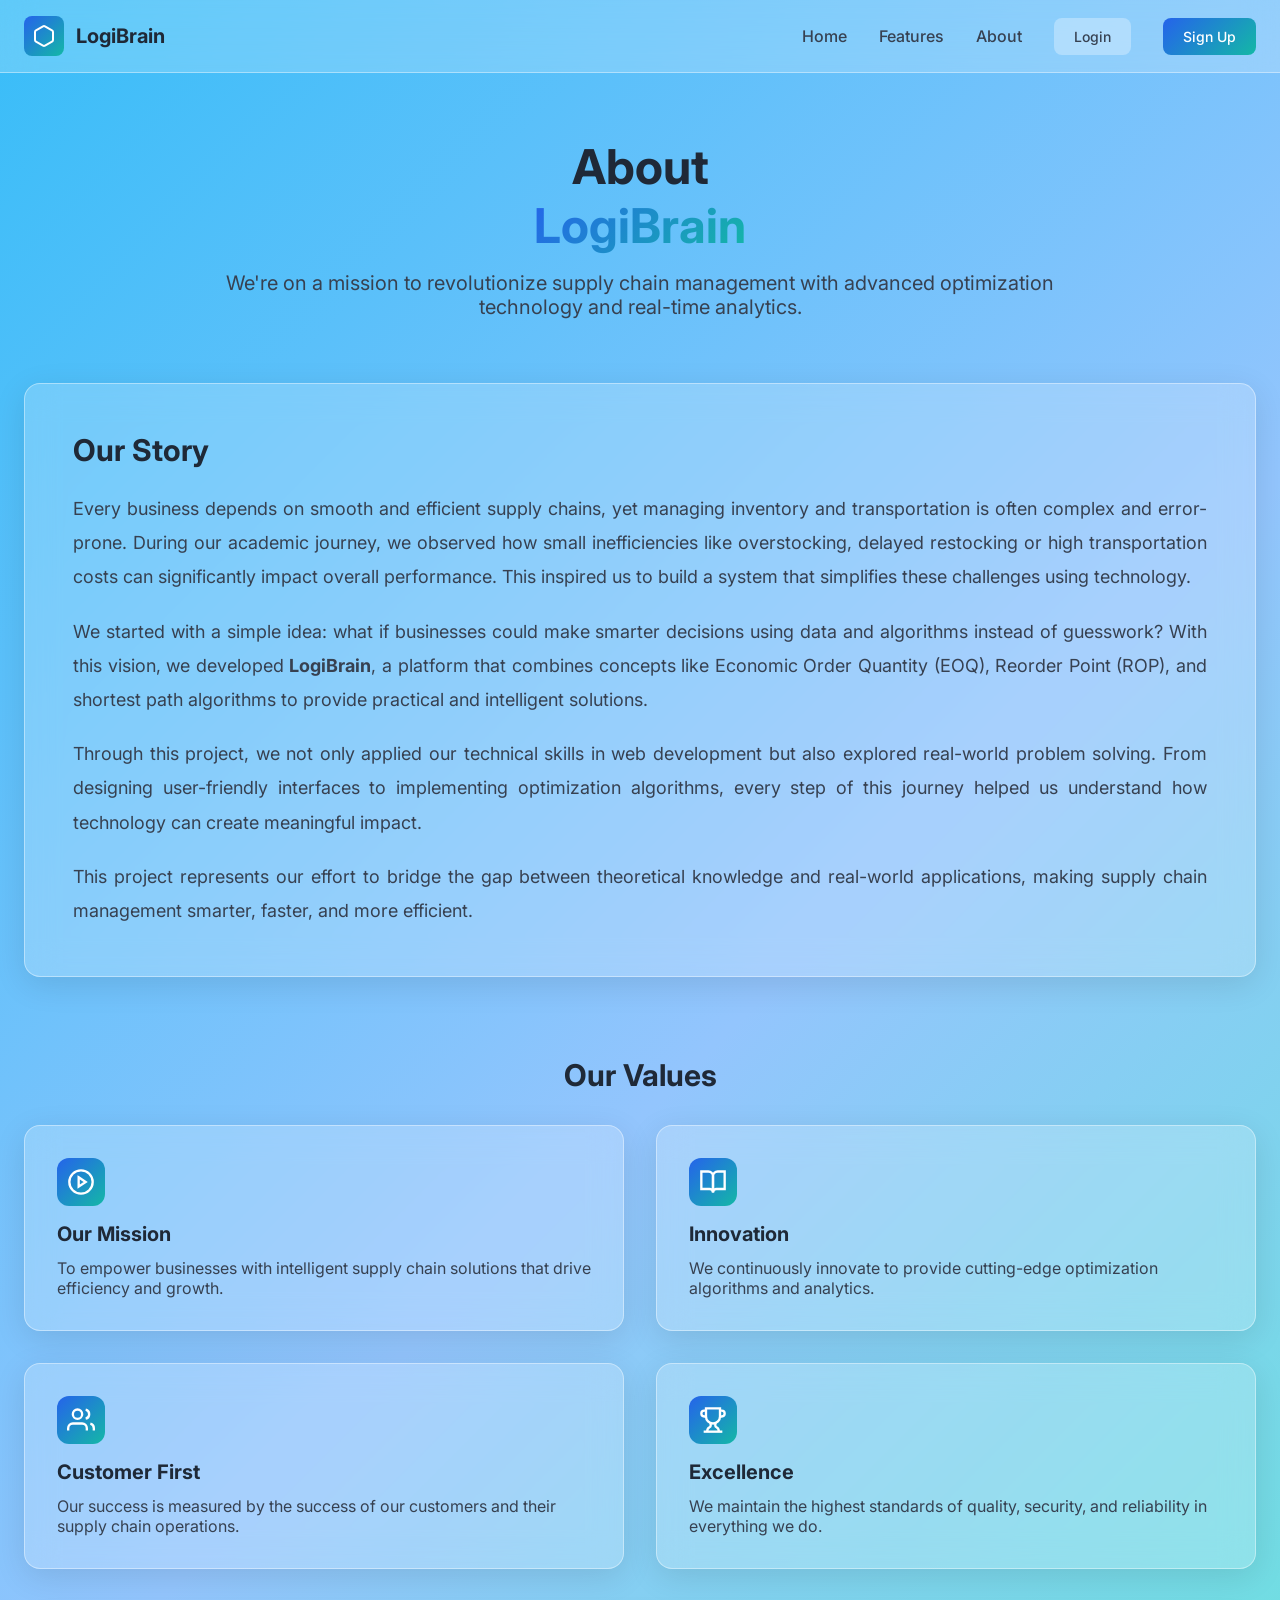
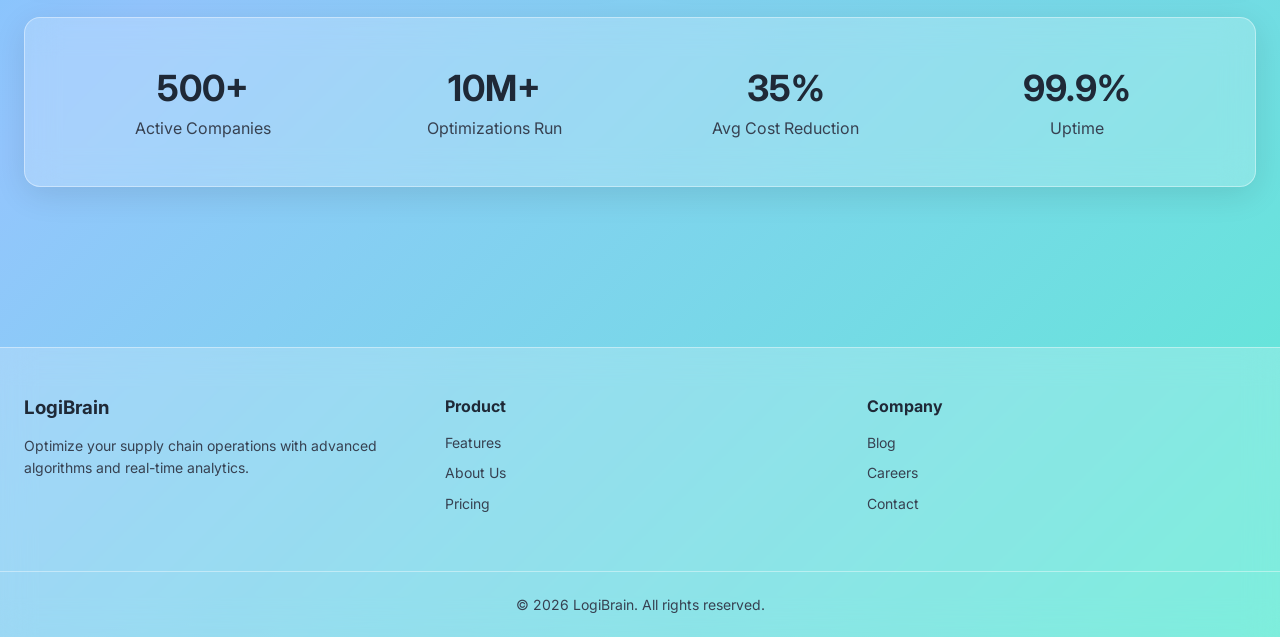
==== commit 9a6f1c01: "Modified story section" ====
--- a/frontend/about.html
+++ b/frontend/about.html
@@ -44,23 +44,35 @@
   <!-- Story -->
   <section class="container" style="padding: 32px 24px;">
     <div class="glass-card" style="padding: 48px;">
-      <h2 style="font-size: 30px; font-weight: 700; margin-bottom: 24px; color: #1f2937;">Our Story</h2>
-      <div style="color: #374151; font-size: 18px; line-height: 1.8;">
-        <p style="margin-bottom: 16px;">
+      <h2 style="font-size: 30px; font-weight: 700; margin-bottom: 24px; color: #1f2937;">
+        Our Story
+      </h2>
 
-Every business depends on smooth and efficient supply chains, yet managing inventory and transportation is often complex and error-prone. During our academic journey, we observed how small inefficiencies like overstocking, delayed restocking or high transportation costs, can significantly impact overall performance.
+      <div style="
+      color: #374151;
+      font-size: 18px;
+      line-height: 1.9;
+      text-align: justify;
+      text-justify: inter-word;
+    ">
 
-This inspired us to build a system that simplifies these challenges using technology.
+        <p style="margin-bottom: 20px;">
+          Every business depends on smooth and efficient supply chains, yet managing inventory and transportation is often complex and error-prone. During our academic journey, we observed how small inefficiencies like overstocking, delayed restocking or high transportation costs can significantly impact overall performance. This inspired us to build a system that simplifies these challenges using technology.
+        </p>
 
-We started with a simple idea: what if businesses could make smarter decisions using data and algorithms instead of guesswork?
+        <p style="margin-bottom: 20px;">
+          We started with a simple idea: what if businesses could make smarter decisions using data and algorithms instead of guesswork?
+          With this vision, we developed <strong>LogiBrain</strong>, a platform that combines concepts like Economic Order Quantity (EOQ), Reorder Point (ROP), and shortest path algorithms to provide practical and intelligent solutions.
+        </p>
 
-With this vision, we developed LogiBrain, a platform that combines concepts like Economic Order Quantity (EOQ), Reorder Point (ROP) and shortest path algorithms to provide practical and intelligent solutions.
+        <p style="margin-bottom: 20px;">
+          Through this project, we not only applied our technical skills in web development but also explored real-world problem solving. From designing user-friendly interfaces to implementing optimization algorithms, every step of this journey helped us understand how technology can create meaningful impact.
+        </p>
 
-Through this project, we not only applied our technical skills in web development but also explored real-world problem solving. From designing user-friendly interfaces to implementing optimization algorithms, every step of this journey helped us understand how technology can create meaningful impact.
+        <p>
+          This project represents our effort to bridge the gap between theoretical knowledge and real-world applications, making supply chain management smarter, faster, and more efficient.
+        </p>
 
-This project represents our effort to bridge the gap between theoretical knowledge and real-world applications, making supply chain management smarter, faster and more efficient.
-
-        </p>
       </div>
     </div>
   </section>
